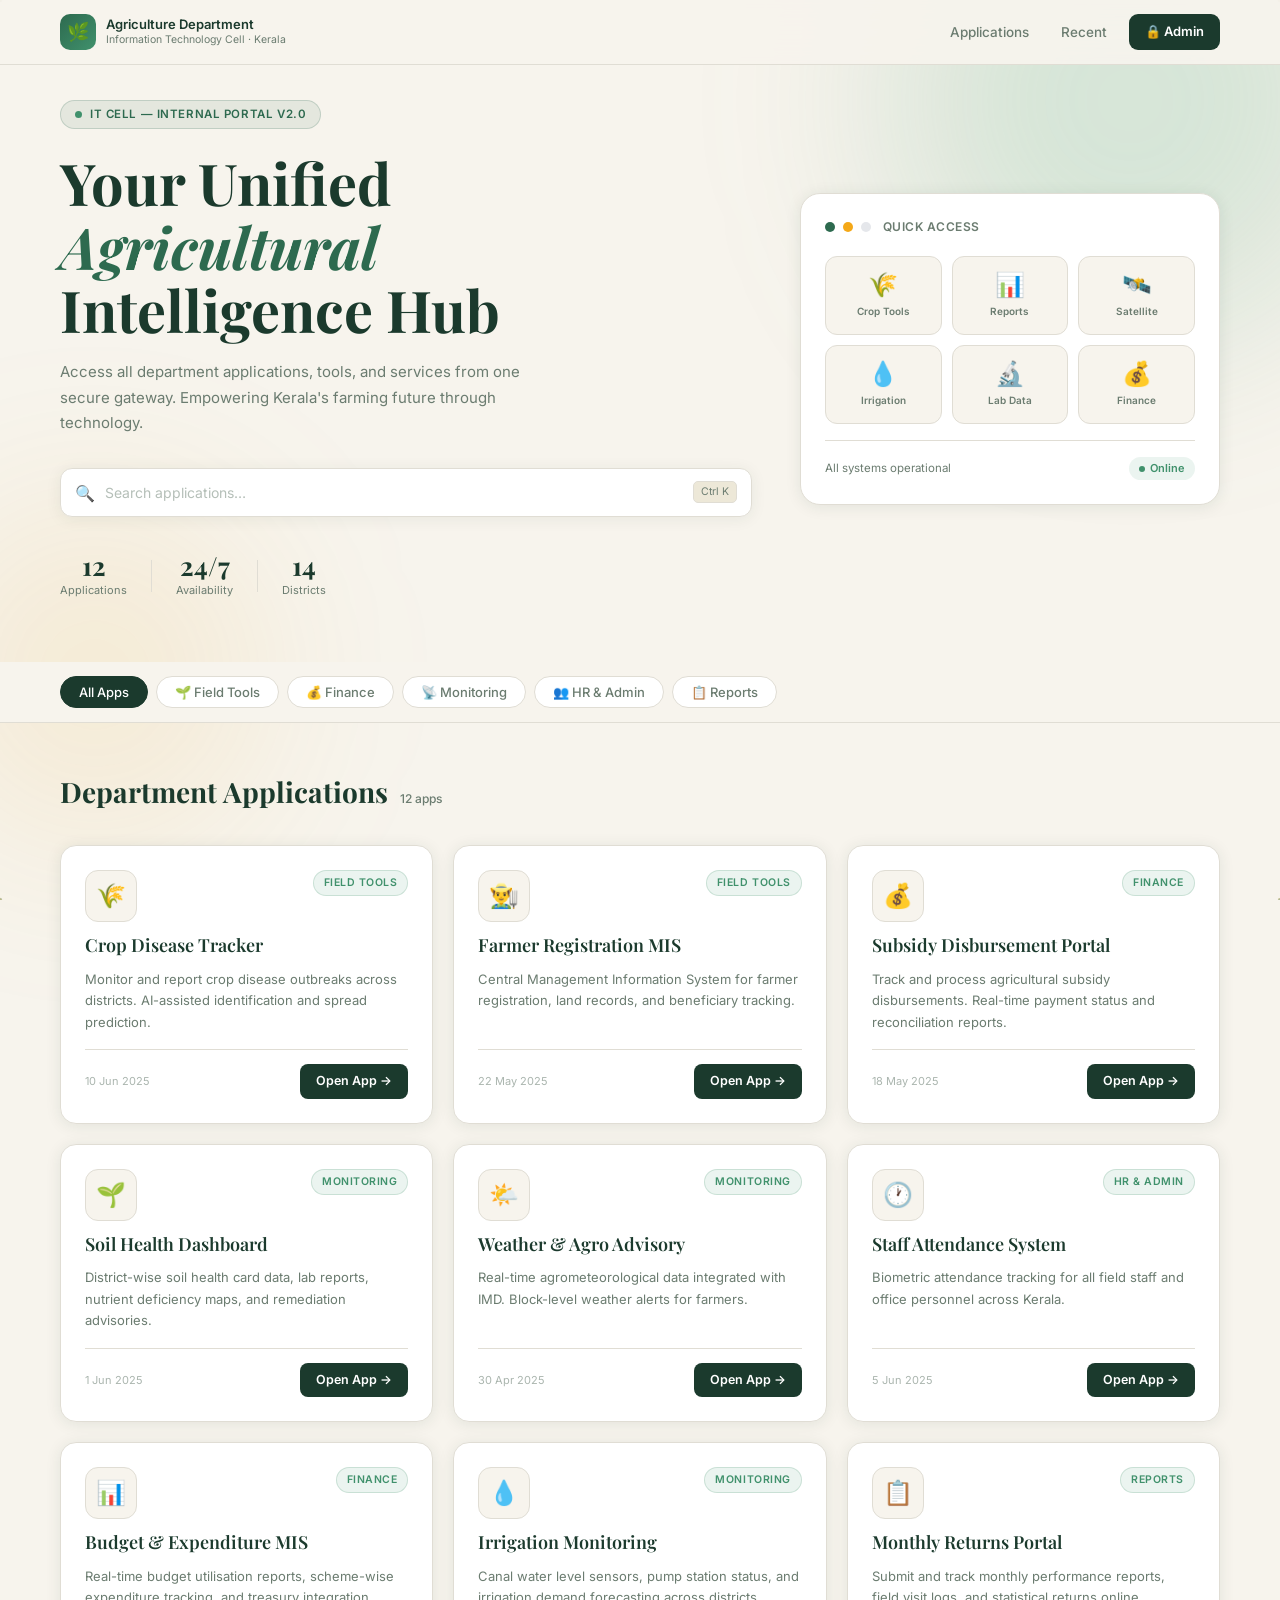
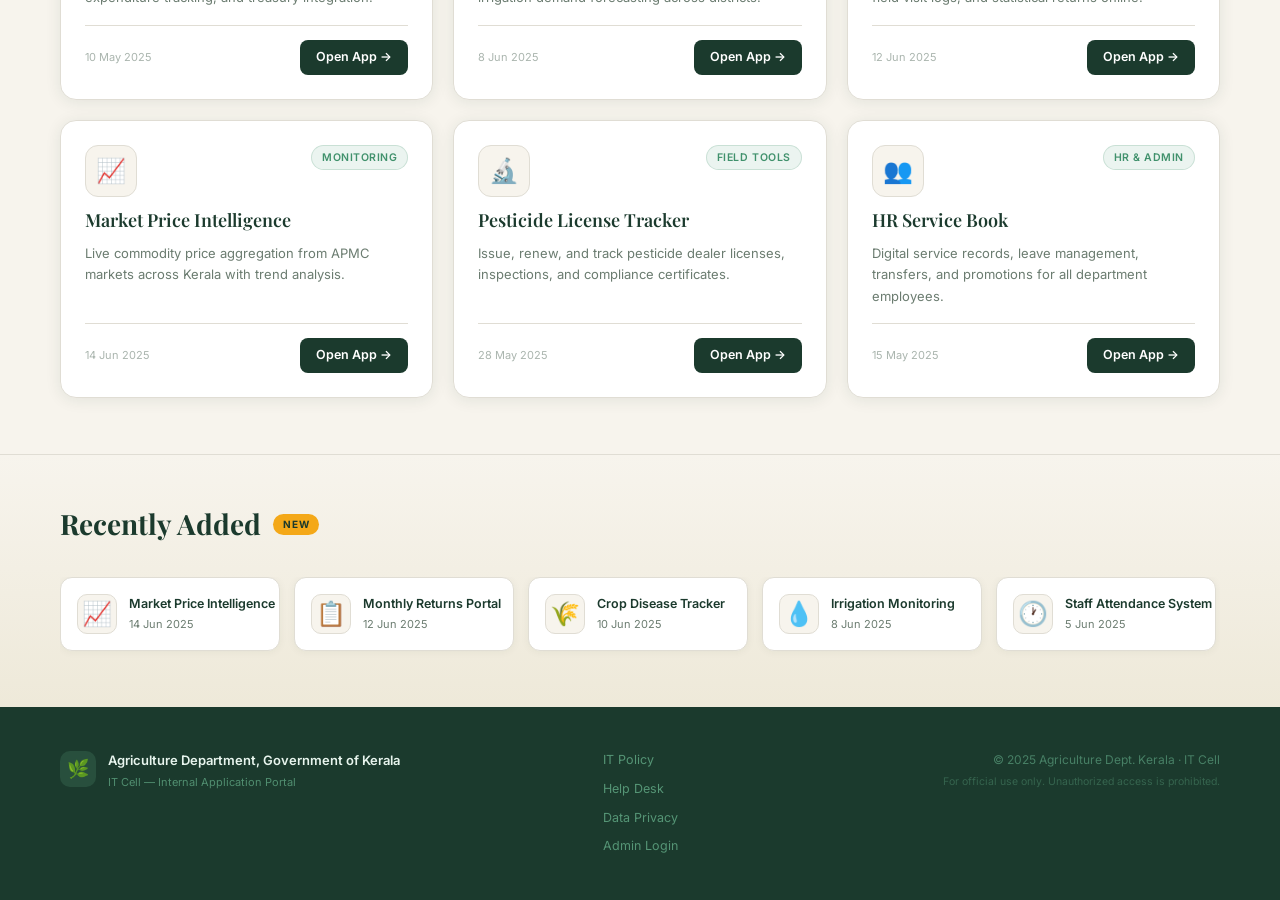
==== index.html @ 7b67cd60 "Add files via upload" ====
<!DOCTYPE html>
<html lang="en">
<head>
  <meta charset="UTF-8" />
  <meta name="viewport" content="width=device-width, initial-scale=1.0"/>
  <title>AgriTech Portal — Agriculture Department IT Cell</title>
  <link rel="preconnect" href="https://fonts.googleapis.com"/>
  <link rel="preconnect" href="https://fonts.gstatic.com" crossorigin/>
  <link href="https://fonts.googleapis.com/css2?family=Inter:wght@300;400;500;600;700&family=Playfair+Display:ital,wght@0,600;0,700;1,600&display=swap" rel="stylesheet"/>
  <style>
    :root {
      --forest:#1b3a2d; --leaf:#2d6a4f; --sage:#40916c; --mint:#74c69d;
      --light-mint:#d8f3dc; --gold:#c8960c; --amber:#f4a818;
      --cream:#f7f4ed; --sand:#ede8d8; --white:#ffffff;
      --ink:#111a14; --gray:#6b7c70; --line:#e0ddd4;
      --card-shadow:0 2px 16px rgba(27,58,45,0.09);
      --card-shadow-hover:0 12px 40px rgba(27,58,45,0.18);
      --radius:16px;
      --font:'Inter',-apple-system,BlinkMacSystemFont,'Segoe UI',sans-serif;
      --font-display:'Playfair Display',Georgia,'Times New Roman',serif;
    }
    *,*::before,*::after{box-sizing:border-box;margin:0;padding:0;}
    html{scroll-behavior:smooth;-webkit-text-size-adjust:100%;}
    body{font-family:var(--font);background:var(--cream);color:var(--ink);overflow-x:hidden;min-height:100vh;line-height:1.5;}
    img{display:block;max-width:100%;}
    a{color:inherit;text-decoration:none;}
    button{font-family:var(--font);cursor:pointer;}

    /* Background canvas */
    #bgCanvas{position:fixed;top:0;left:0;width:100%;height:100%;z-index:0;pointer-events:none;opacity:0.5;}
    .bg-blob{position:fixed;border-radius:50%;filter:blur(90px);pointer-events:none;z-index:0;}
    .bg-blob-1{width:500px;height:500px;background:radial-gradient(circle,#74c69d44,#2d6a4f22);top:-150px;right:-100px;animation:blobDrift1 20s ease-in-out infinite;}
    .bg-blob-2{width:350px;height:350px;background:radial-gradient(circle,#f4a81822,#c8960c11);bottom:50px;left:-80px;animation:blobDrift2 25s ease-in-out infinite;}
    @keyframes blobDrift1{0%,100%{transform:translate(0,0) scale(1)}50%{transform:translate(-30px,50px) scale(1.08)}}
    @keyframes blobDrift2{0%,100%{transform:translate(0,0) scale(1)}50%{transform:translate(40px,-30px) scale(0.92)}}

    .container{max-width:1200px;margin:0 auto;padding:0 20px;position:relative;z-index:2;}

    /* ---- HEADER ---- */
    .header{position:fixed;top:0;left:0;right:0;z-index:100;background:rgba(247,244,237,0.93);backdrop-filter:blur(16px);-webkit-backdrop-filter:blur(16px);border-bottom:1px solid var(--line);transition:box-shadow 0.3s;}
    .header.scrolled{box-shadow:0 2px 24px rgba(27,58,45,0.10);}
    .header-inner{max-width:1200px;margin:0 auto;padding:0 20px;height:64px;display:flex;align-items:center;gap:16px;}

    .logo-block{display:flex;align-items:center;gap:10px;flex-shrink:0;text-decoration:none;}
    .logo-icon{width:36px;height:36px;min-width:36px;background:linear-gradient(135deg,var(--leaf),var(--sage));border-radius:10px;display:flex;align-items:center;justify-content:center;font-size:18px;line-height:1;}
    .logo-text-block{display:flex;flex-direction:column;gap:1px;}
    .logo-dept{font-size:13px;font-weight:600;color:var(--forest);white-space:nowrap;line-height:1.2;}
    .logo-sub{font-size:10.5px;color:var(--gray);white-space:nowrap;line-height:1.2;}

    .header-nav{display:flex;align-items:center;gap:4px;margin-left:auto;}
    .nav-link{color:var(--gray);font-size:13.5px;font-weight:500;padding:7px 14px;border-radius:8px;transition:all 0.18s;white-space:nowrap;}
    .nav-link:hover{color:var(--forest);background:var(--sand);}
    .nav-admin{display:flex;align-items:center;gap:6px;background:var(--forest);color:#fff;font-size:13px;font-weight:600;padding:8px 16px;border-radius:9px;transition:all 0.18s;white-space:nowrap;margin-left:4px;text-decoration:none;}
    .nav-admin:hover{background:var(--leaf);transform:translateY(-1px);}

    .hamburger{display:none;flex-direction:column;gap:5px;background:none;border:none;padding:6px;margin-left:auto;}
    .hamburger span{display:block;width:22px;height:2px;background:var(--forest);border-radius:2px;transition:all 0.25s;}
    .mobile-nav{display:none;flex-direction:column;padding:10px 20px 16px;border-top:1px solid var(--line);background:var(--cream);gap:2px;}
    .mobile-nav.open{display:flex;}
    .mobile-nav a{color:var(--forest);font-size:14px;font-weight:500;padding:10px 0;border-bottom:1px solid var(--line);text-decoration:none;}
    .mobile-nav a:last-child{border-bottom:none;}

    /* ---- HERO ---- */
    .hero{position:relative;z-index:2;padding:100px 0 64px;}
    .hero-inner{max-width:1200px;margin:0 auto;padding:0 20px;display:grid;grid-template-columns:1fr 420px;align-items:center;gap:48px;}

    .hero-badge{display:inline-flex;align-items:center;gap:8px;background:rgba(45,106,79,0.09);border:1px solid rgba(45,106,79,0.2);color:var(--leaf);font-size:11.5px;font-weight:600;letter-spacing:0.05em;text-transform:uppercase;padding:5px 14px;border-radius:50px;margin-bottom:22px;animation:fadeUp 0.5s ease both;}
    .badge-pulse{width:7px;height:7px;background:var(--sage);border-radius:50%;animation:pulse 2s ease infinite;flex-shrink:0;}
    @keyframes pulse{0%,100%{opacity:1;transform:scale(1)}50%{opacity:0.4;transform:scale(1.5)}}

    .hero-title{font-family:var(--font-display);font-size:clamp(36px,4.5vw,60px);line-height:1.1;color:var(--forest);margin-bottom:18px;animation:fadeUp 0.5s 0.08s ease both;}
    .hero-title em{font-style:italic;color:var(--leaf);}
    .hero-desc{font-size:15px;color:var(--gray);line-height:1.7;max-width:460px;margin-bottom:32px;animation:fadeUp 0.5s 0.16s ease both;}

    .search-box{display:flex;align-items:center;gap:10px;background:var(--white);border:1.5px solid var(--line);border-radius:12px;padding:4px 14px;margin-bottom:36px;box-shadow:0 2px 16px rgba(27,58,45,0.07);transition:border-color 0.2s,box-shadow 0.2s;animation:fadeUp 0.5s 0.22s ease both;}
    .search-box:focus-within{border-color:var(--mint);box-shadow:0 0 0 3px rgba(116,198,157,0.2);}
    .search-box-icon{color:var(--gray);font-size:16px;flex-shrink:0;line-height:1;}
    .search-box input{flex:1;border:none;outline:none;background:transparent;font-family:var(--font);font-size:14px;color:var(--ink);padding:11px 0;}
    .search-box input::placeholder{color:#b5bfb8;}
    .search-shortcut{font-size:10.5px;color:var(--gray);background:var(--sand);border:1px solid var(--line);border-radius:5px;padding:2px 7px;white-space:nowrap;flex-shrink:0;}

    .hero-stats{display:flex;align-items:center;gap:24px;animation:fadeUp 0.5s 0.3s ease both;}
    .hero-stat{text-align:center;}
    .hero-stat-num{display:block;font-family:var(--font-display);font-size:26px;color:var(--forest);line-height:1;font-weight:700;}
    .hero-stat-lbl{font-size:11px;color:var(--gray);margin-top:3px;display:block;}
    .stat-sep{width:1px;height:32px;background:var(--line);flex-shrink:0;}

    /* Hero right panel */
    .hero-visual{animation:fadeUp 0.5s 0.2s ease both;}
    .visual-card{background:var(--white);border:1.5px solid var(--line);border-radius:20px;padding:24px;box-shadow:var(--card-shadow);}
    .vc-header{display:flex;align-items:center;gap:8px;margin-bottom:20px;}
    .vc-dot{width:10px;height:10px;border-radius:50%;flex-shrink:0;}
    .vc-title{font-size:12px;font-weight:600;color:var(--gray);letter-spacing:0.04em;text-transform:uppercase;margin-left:4px;}
    .vc-grid{display:grid;grid-template-columns:repeat(3,1fr);gap:10px;}
    .vc-item{background:var(--cream);border:1px solid var(--line);border-radius:12px;padding:16px 10px;display:flex;flex-direction:column;align-items:center;gap:8px;transition:all 0.22s ease;cursor:default;}
    .vc-item:hover{background:var(--light-mint);border-color:var(--mint);transform:translateY(-3px);}
    .vc-emoji{font-size:24px;line-height:1;}
    .vc-label{font-size:10px;font-weight:600;color:var(--gray);text-align:center;line-height:1.3;}
    .vc-status{display:flex;align-items:center;justify-content:space-between;margin-top:16px;padding-top:16px;border-top:1px solid var(--line);}
    .vc-status-text{font-size:11.5px;color:var(--gray);}
    .vc-status-badge{display:flex;align-items:center;gap:5px;font-size:11px;font-weight:600;color:var(--sage);background:rgba(64,145,108,0.1);padding:3px 10px;border-radius:50px;}
    .vc-online-dot{width:6px;height:6px;background:var(--sage);border-radius:50%;animation:pulse 2s ease infinite;}

    @keyframes fadeUp{from{opacity:0;transform:translateY(18px)}to{opacity:1;transform:translateY(0)}}

    /* ---- FILTERS ---- */
    .filters-wrap{position:relative;z-index:2;background:var(--cream);border-bottom:1px solid var(--line);}
    .filters-inner{max-width:1200px;margin:0 auto;padding:14px 20px;display:flex;gap:8px;overflow-x:auto;scrollbar-width:none;}
    .filters-inner::-webkit-scrollbar{display:none;}
    .filter-btn{background:var(--white);border:1.5px solid var(--line);color:var(--gray);font-size:13px;font-weight:500;padding:7px 18px;border-radius:50px;white-space:nowrap;transition:all 0.18s;}
    .filter-btn:hover{border-color:var(--mint);color:var(--leaf);}
    .filter-btn.active{background:var(--forest);border-color:var(--forest);color:#fff;}

    /* ---- APPS SECTION ---- */
    .apps-section{position:relative;z-index:2;padding:48px 0 56px;}
    .section-head{display:flex;align-items:baseline;gap:12px;margin-bottom:32px;}
    .section-title{font-family:var(--font-display);font-size:28px;color:var(--forest);}
    .apps-count-badge{font-size:12px;color:var(--gray);font-weight:500;}

    .apps-grid{display:grid;grid-template-columns:repeat(auto-fill,minmax(290px,1fr));gap:20px;}

    .app-card{background:var(--white);border:1.5px solid var(--line);border-radius:var(--radius);padding:24px;display:flex;flex-direction:column;gap:12px;transition:transform 0.25s cubic-bezier(0.34,1.4,0.64,1),box-shadow 0.25s ease,border-color 0.2s;box-shadow:var(--card-shadow);position:relative;overflow:hidden;animation:fadeUp 0.4s ease both;}
    .app-card::after{content:'';position:absolute;top:0;left:0;right:0;height:3px;background:linear-gradient(90deg,var(--sage),var(--amber));transform:scaleX(0);transform-origin:left;transition:transform 0.3s ease;border-radius:16px 16px 0 0;}
    .app-card:hover{transform:translateY(-5px);box-shadow:var(--card-shadow-hover);border-color:rgba(116,198,157,0.4);}
    .app-card:hover::after{transform:scaleX(1);}

    .card-row-top{display:flex;align-items:flex-start;justify-content:space-between;gap:12px;}
    .card-icon{width:52px;height:52px;min-width:52px;border-radius:13px;display:flex;align-items:center;justify-content:center;font-size:24px;line-height:1;border:1.5px solid var(--line);overflow:hidden;background:var(--cream);}
    .card-icon img{width:100%;height:100%;object-fit:cover;border-radius:11px;}
    .card-icon.auto-icon{font-family:var(--font);font-size:18px;font-weight:700;color:#fff;border:none;letter-spacing:-0.02em;}
    .card-cat{font-size:10.5px;font-weight:600;letter-spacing:0.05em;text-transform:uppercase;padding:4px 10px;border-radius:50px;background:rgba(64,145,108,0.1);color:var(--sage);border:1px solid rgba(64,145,108,0.2);white-space:nowrap;align-self:flex-start;}
    .card-name{font-family:var(--font-display);font-size:18px;font-weight:600;color:var(--forest);line-height:1.25;}
    .card-desc{font-size:13px;color:var(--gray);line-height:1.65;flex:1;}
    .card-footer{display:flex;align-items:center;justify-content:space-between;padding-top:14px;border-top:1px solid var(--line);margin-top:4px;}
    .card-date{font-size:11px;color:#aab5ae;}
    .card-btn{display:inline-flex;align-items:center;gap:5px;background:var(--forest);color:#fff;font-size:12.5px;font-weight:600;padding:8px 16px;border-radius:8px;border:none;transition:all 0.18s;text-decoration:none;white-space:nowrap;}
    .card-btn:hover{background:var(--leaf);transform:scale(1.04);}

    .loading-state{grid-column:1/-1;display:flex;flex-direction:column;align-items:center;gap:14px;padding:72px 0;color:var(--gray);font-size:14px;}
    .spinner{width:34px;height:34px;border:3px solid var(--line);border-top-color:var(--sage);border-radius:50%;animation:spin 0.75s linear infinite;}
    @keyframes spin{to{transform:rotate(360deg)}}
    .no-results{text-align:center;padding:72px 0;color:var(--gray);}
    .no-results-emoji{font-size:44px;margin-bottom:14px;}
    .no-results h3{font-family:var(--font-display);font-size:22px;color:var(--forest);margin-bottom:6px;}
    .no-results p{font-size:13px;}

    /* ---- RECENT ---- */
    .recent-section{position:relative;z-index:2;padding:48px 0;background:linear-gradient(180deg,var(--cream) 0%,#eee9d9 100%);border-top:1px solid var(--line);}
    .new-badge{font-size:10px;font-weight:700;letter-spacing:0.08em;text-transform:uppercase;background:var(--amber);color:var(--forest);padding:3px 10px;border-radius:50px;align-self:center;}
    .recent-scroll{display:flex;gap:14px;overflow-x:auto;padding-bottom:8px;scrollbar-width:thin;scrollbar-color:var(--line) transparent;-webkit-overflow-scrolling:touch;}
    .recent-card{flex-shrink:0;width:220px;background:var(--white);border:1.5px solid var(--line);border-radius:12px;padding:16px;display:flex;align-items:center;gap:12px;text-decoration:none;transition:all 0.22s ease;box-shadow:0 1px 8px rgba(27,58,45,0.05);}
    .recent-card:hover{transform:translateY(-4px);box-shadow:0 8px 24px rgba(27,58,45,0.12);border-color:var(--mint);}
    .recent-icon{width:40px;height:40px;min-width:40px;border-radius:10px;display:flex;align-items:center;justify-content:center;font-size:18px;line-height:1;border:1.5px solid var(--line);background:var(--cream);overflow:hidden;flex-shrink:0;}
    .recent-icon img{width:100%;height:100%;object-fit:cover;}
    .recent-icon.auto-icon{font-size:13px;font-weight:700;color:#fff;border:none;}
    .recent-name{font-size:12.5px;font-weight:600;color:var(--forest);white-space:nowrap;overflow:hidden;text-overflow:ellipsis;}
    .recent-date{font-size:11px;color:var(--gray);margin-top:2px;}

    /* ---- FOOTER ---- */
    .footer{background:var(--forest);position:relative;z-index:2;}
    .footer-inner{max-width:1200px;margin:0 auto;padding:44px 20px;display:grid;grid-template-columns:1fr auto 1fr;gap:32px;align-items:start;}
    .footer-brand{display:flex;align-items:flex-start;gap:12px;}
    .footer-logo-icon{width:36px;height:36px;min-width:36px;background:rgba(116,198,157,0.15);border-radius:10px;display:flex;align-items:center;justify-content:center;font-size:18px;line-height:1;}
    .footer-dept{font-size:13px;font-weight:600;color:#e8f5ee;}
    .footer-cell{font-size:11px;color:rgba(116,198,157,0.6);margin-top:3px;}
    .footer-links{display:flex;flex-direction:column;gap:10px;}
    .footer-links a{color:rgba(116,198,157,0.65);font-size:12.5px;text-decoration:none;transition:color 0.18s;}
    .footer-links a:hover{color:var(--mint);}
    .footer-right{text-align:right;}
    .footer-copy{font-size:12px;color:rgba(116,198,157,0.5);}
    .footer-note{font-size:10.5px;color:rgba(116,198,157,0.3);margin-top:5px;}

    /* ---- RESPONSIVE ---- */
    @media(max-width:900px){
      .hero-inner{grid-template-columns:1fr;}
      .hero-visual{display:none;}
      .footer-inner{grid-template-columns:1fr;gap:24px;}
      .footer-right{text-align:left;}
    }
    @media(max-width:640px){
      .header-nav{display:none;}
      .hamburger{display:flex;}
      .apps-grid{grid-template-columns:1fr;}
      .hero-title{font-size:34px;}
      .search-shortcut{display:none;}
      .footer-links{flex-direction:row;flex-wrap:wrap;gap:12px 20px;}
    }
  </style>
</head>
<body>

<canvas id="bgCanvas"></canvas>
<div class="bg-blob bg-blob-1"></div>
<div class="bg-blob bg-blob-2"></div>

<!-- HEADER -->
<header class="header" id="mainHeader">
  <div class="header-inner">
    <a href="index.html" class="logo-block">
      <div class="logo-icon">🌿</div>
      <div class="logo-text-block">
        <span class="logo-dept">Agriculture Department</span>
        <span class="logo-sub">Information Technology Cell · Kerala</span>
      </div>
    </a>
    <nav class="header-nav">
      <a href="#apps" class="nav-link">Applications</a>
      <a href="#recent" class="nav-link">Recent</a>
      <a href="admin/login.html" class="nav-admin">🔒 Admin</a>
    </nav>
    <button class="hamburger" id="hamburger" aria-label="Menu">
      <span></span><span></span><span></span>
    </button>
  </div>
  <div class="mobile-nav" id="mobileNav">
    <a href="#apps">Applications</a>
    <a href="#recent">Recently Added</a>
    <a href="admin/login.html">Admin Panel</a>
  </div>
</header>

<!-- HERO -->
<section class="hero">
  <div class="hero-inner">
    <div>
      <div class="hero-badge"><span class="badge-pulse"></span>IT Cell — Internal Portal v2.0</div>
      <h1 class="hero-title">Your Unified<br><em>Agricultural</em><br>Intelligence Hub</h1>
      <p class="hero-desc">Access all department applications, tools, and services from one secure gateway. Empowering Kerala's farming future through technology.</p>
      <div class="search-box">
        <span class="search-box-icon">🔍</span>
        <input type="text" id="searchInput" placeholder="Search applications…" autocomplete="off"/>
        <span class="search-shortcut">Ctrl K</span>
      </div>
      <div class="hero-stats">
        <div class="hero-stat">
          <span class="hero-stat-num" id="statAppsNum">0</span>
          <span class="hero-stat-lbl">Applications</span>
        </div>
        <div class="stat-sep"></div>
        <div class="hero-stat">
          <span class="hero-stat-num">24/7</span>
          <span class="hero-stat-lbl">Availability</span>
        </div>
        <div class="stat-sep"></div>
        <div class="hero-stat">
          <span class="hero-stat-num">14</span>
          <span class="hero-stat-lbl">Districts</span>
        </div>
      </div>
    </div>

    <div class="hero-visual">
      <div class="visual-card">
        <div class="vc-header">
          <div class="vc-dot" style="background:#2d6a4f;"></div>
          <div class="vc-dot" style="background:#f4a818;"></div>
          <div class="vc-dot" style="background:#e5e7eb;"></div>
          <span class="vc-title">Quick Access</span>
        </div>
        <div class="vc-grid">
          <div class="vc-item"><span class="vc-emoji">🌾</span><span class="vc-label">Crop Tools</span></div>
          <div class="vc-item"><span class="vc-emoji">📊</span><span class="vc-label">Reports</span></div>
          <div class="vc-item"><span class="vc-emoji">🛰️</span><span class="vc-label">Satellite</span></div>
          <div class="vc-item"><span class="vc-emoji">💧</span><span class="vc-label">Irrigation</span></div>
          <div class="vc-item"><span class="vc-emoji">🔬</span><span class="vc-label">Lab Data</span></div>
          <div class="vc-item"><span class="vc-emoji">💰</span><span class="vc-label">Finance</span></div>
        </div>
        <div class="vc-status">
          <span class="vc-status-text">All systems operational</span>
          <span class="vc-status-badge"><span class="vc-online-dot"></span>Online</span>
        </div>
      </div>
    </div>
  </div>
</section>

<!-- FILTERS -->
<div class="filters-wrap" id="apps">
  <div class="filters-inner">
    <button class="filter-btn active" data-cat="all">All Apps</button>
    <button class="filter-btn" data-cat="field">🌱 Field Tools</button>
    <button class="filter-btn" data-cat="finance">💰 Finance</button>
    <button class="filter-btn" data-cat="monitoring">📡 Monitoring</button>
    <button class="filter-btn" data-cat="hr">👥 HR & Admin</button>
    <button class="filter-btn" data-cat="reports">📋 Reports</button>
  </div>
</div>

<!-- APPS GRID -->
<section class="apps-section">
  <div class="container">
    <div class="section-head">
      <h2 class="section-title">Department Applications</h2>
      <span class="apps-count-badge" id="appsCount">Loading…</span>
    </div>
    <div class="apps-grid" id="appsGrid">
      <div class="loading-state"><div class="spinner"></div><p>Loading applications…</p></div>
    </div>
    <div class="no-results" id="noResults" style="display:none;">
      <div class="no-results-emoji">🔍</div>
      <h3>No applications found</h3>
      <p>Try a different search or category filter</p>
    </div>
  </div>
</section>

<!-- RECENTLY ADDED -->
<section class="recent-section" id="recent">
  <div class="container">
    <div class="section-head">
      <h2 class="section-title">Recently Added</h2>
      <span class="new-badge">New</span>
    </div>
    <div class="recent-scroll" id="recentScroll"></div>
  </div>
</section>

<!-- FOOTER -->
<footer class="footer">
  <div class="footer-inner">
    <div class="footer-brand">
      <div class="footer-logo-icon">🌿</div>
      <div>
        <p class="footer-dept">Agriculture Department, Government of Kerala</p>
        <p class="footer-cell">IT Cell — Internal Application Portal</p>
      </div>
    </div>
    <div class="footer-links">
      <a href="#">IT Policy</a>
      <a href="#">Help Desk</a>
      <a href="#">Data Privacy</a>
      <a href="admin/login.html">Admin Login</a>
    </div>
    <div class="footer-right">
      <p class="footer-copy">© 2025 Agriculture Dept. Kerala · IT Cell</p>
      <p class="footer-note">For official use only. Unauthorized access is prohibited.</p>
    </div>
  </div>
</footer>

<script src="js/data.js"></script>
<script src="js/app.js"></script>
</body>
</html>
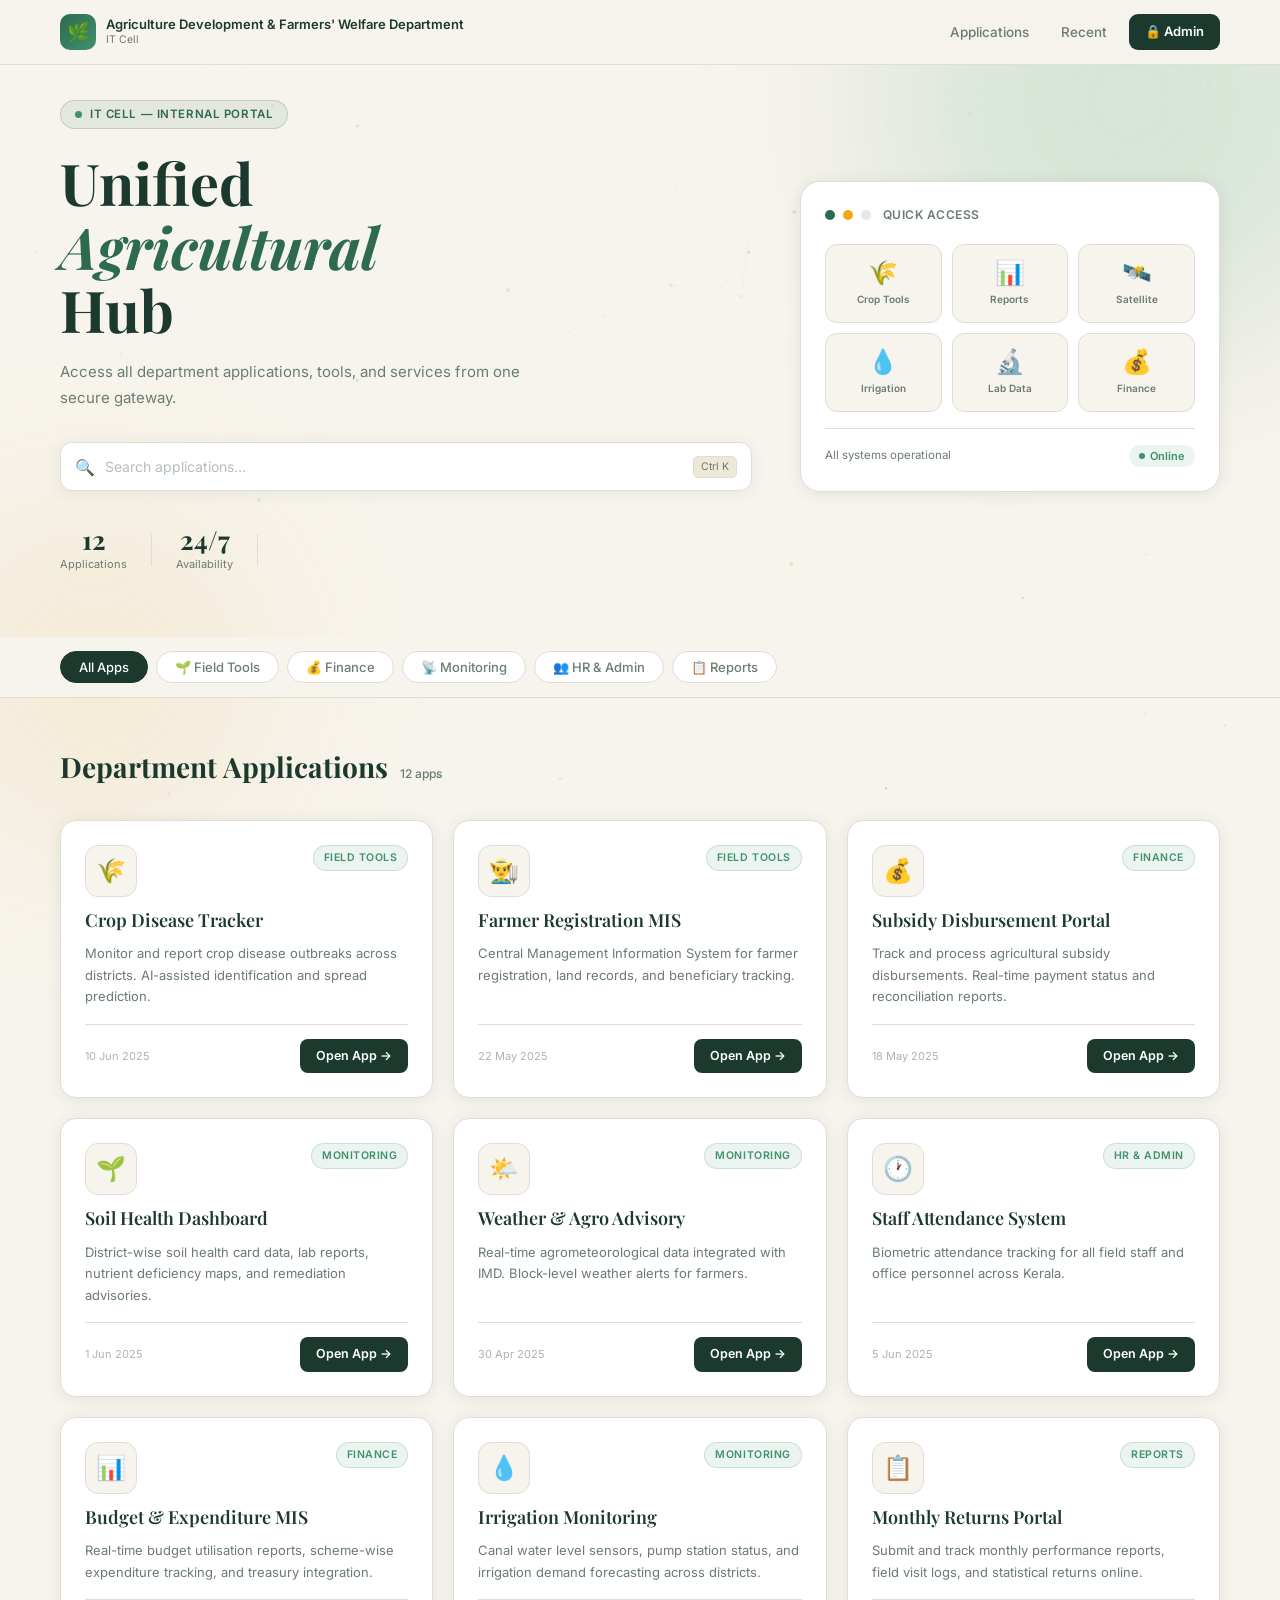
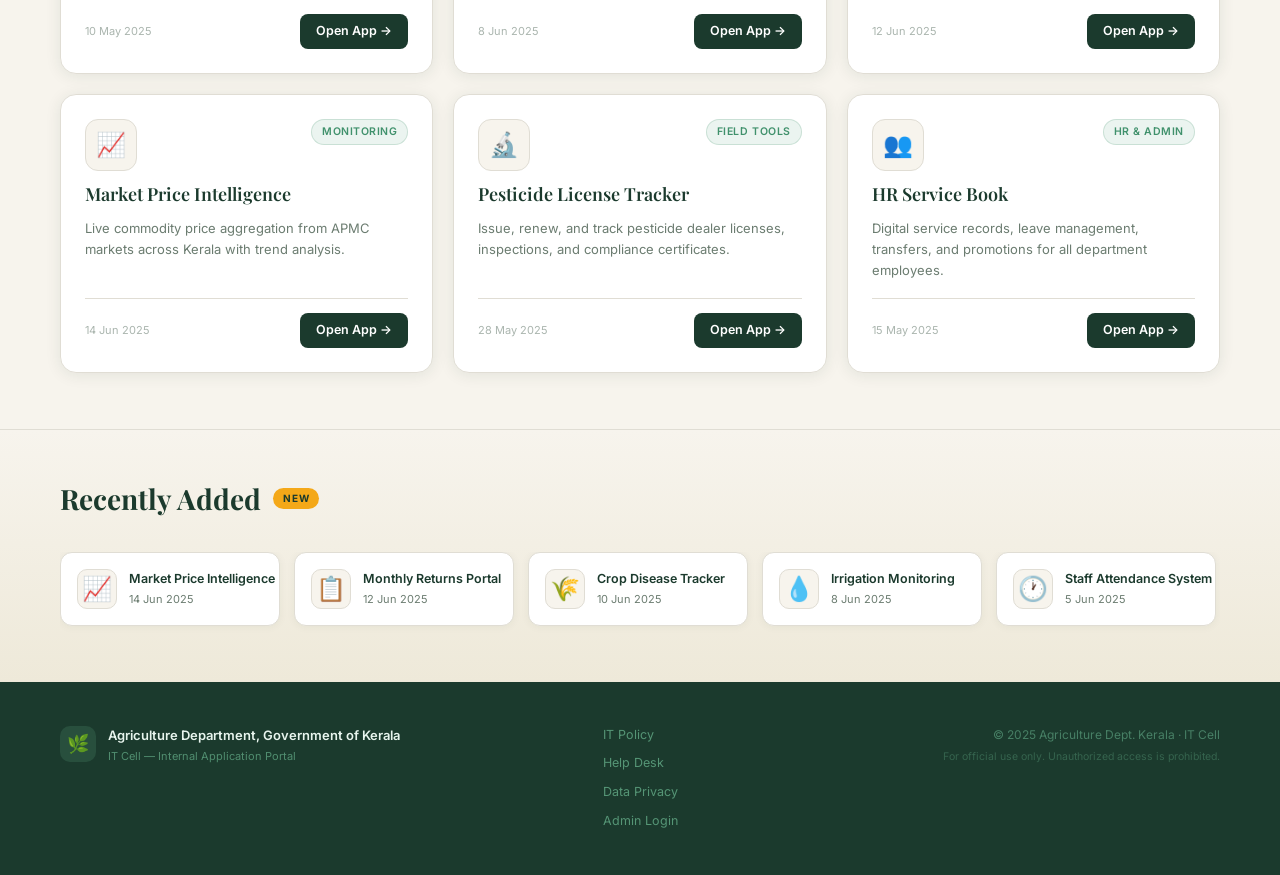
==== commit 4ab68819: "Update index.html" ====
--- a/index.html
+++ b/index.html
@@ -199,8 +199,8 @@
     <a href="index.html" class="logo-block">
       <div class="logo-icon">🌿</div>
       <div class="logo-text-block">
-        <span class="logo-dept">Agriculture Department</span>
-        <span class="logo-sub">Information Technology Cell · Kerala</span>
+        <span class="logo-dept">Agriculture Development & Farmers' Welfare Department</span>
+        <span class="logo-sub">IT Cell</span>
       </div>
     </a>
     <nav class="header-nav">
@@ -223,9 +223,9 @@
 <section class="hero">
   <div class="hero-inner">
     <div>
-      <div class="hero-badge"><span class="badge-pulse"></span>IT Cell — Internal Portal v2.0</div>
-      <h1 class="hero-title">Your Unified<br><em>Agricultural</em><br>Intelligence Hub</h1>
-      <p class="hero-desc">Access all department applications, tools, and services from one secure gateway. Empowering Kerala's farming future through technology.</p>
+      <div class="hero-badge"><span class="badge-pulse"></span>IT Cell — Internal Portal</div>
+      <h1 class="hero-title"> Unified<br><em>Agricultural</em><br> Hub</h1>
+      <p class="hero-desc">Access all department applications, tools, and services from one secure gateway. </p>
       <div class="search-box">
         <span class="search-box-icon">🔍</span>
         <input type="text" id="searchInput" placeholder="Search applications…" autocomplete="off"/>
@@ -242,10 +242,6 @@
           <span class="hero-stat-lbl">Availability</span>
         </div>
         <div class="stat-sep"></div>
-        <div class="hero-stat">
-          <span class="hero-stat-num">14</span>
-          <span class="hero-stat-lbl">Districts</span>
-        </div>
       </div>
     </div>
 
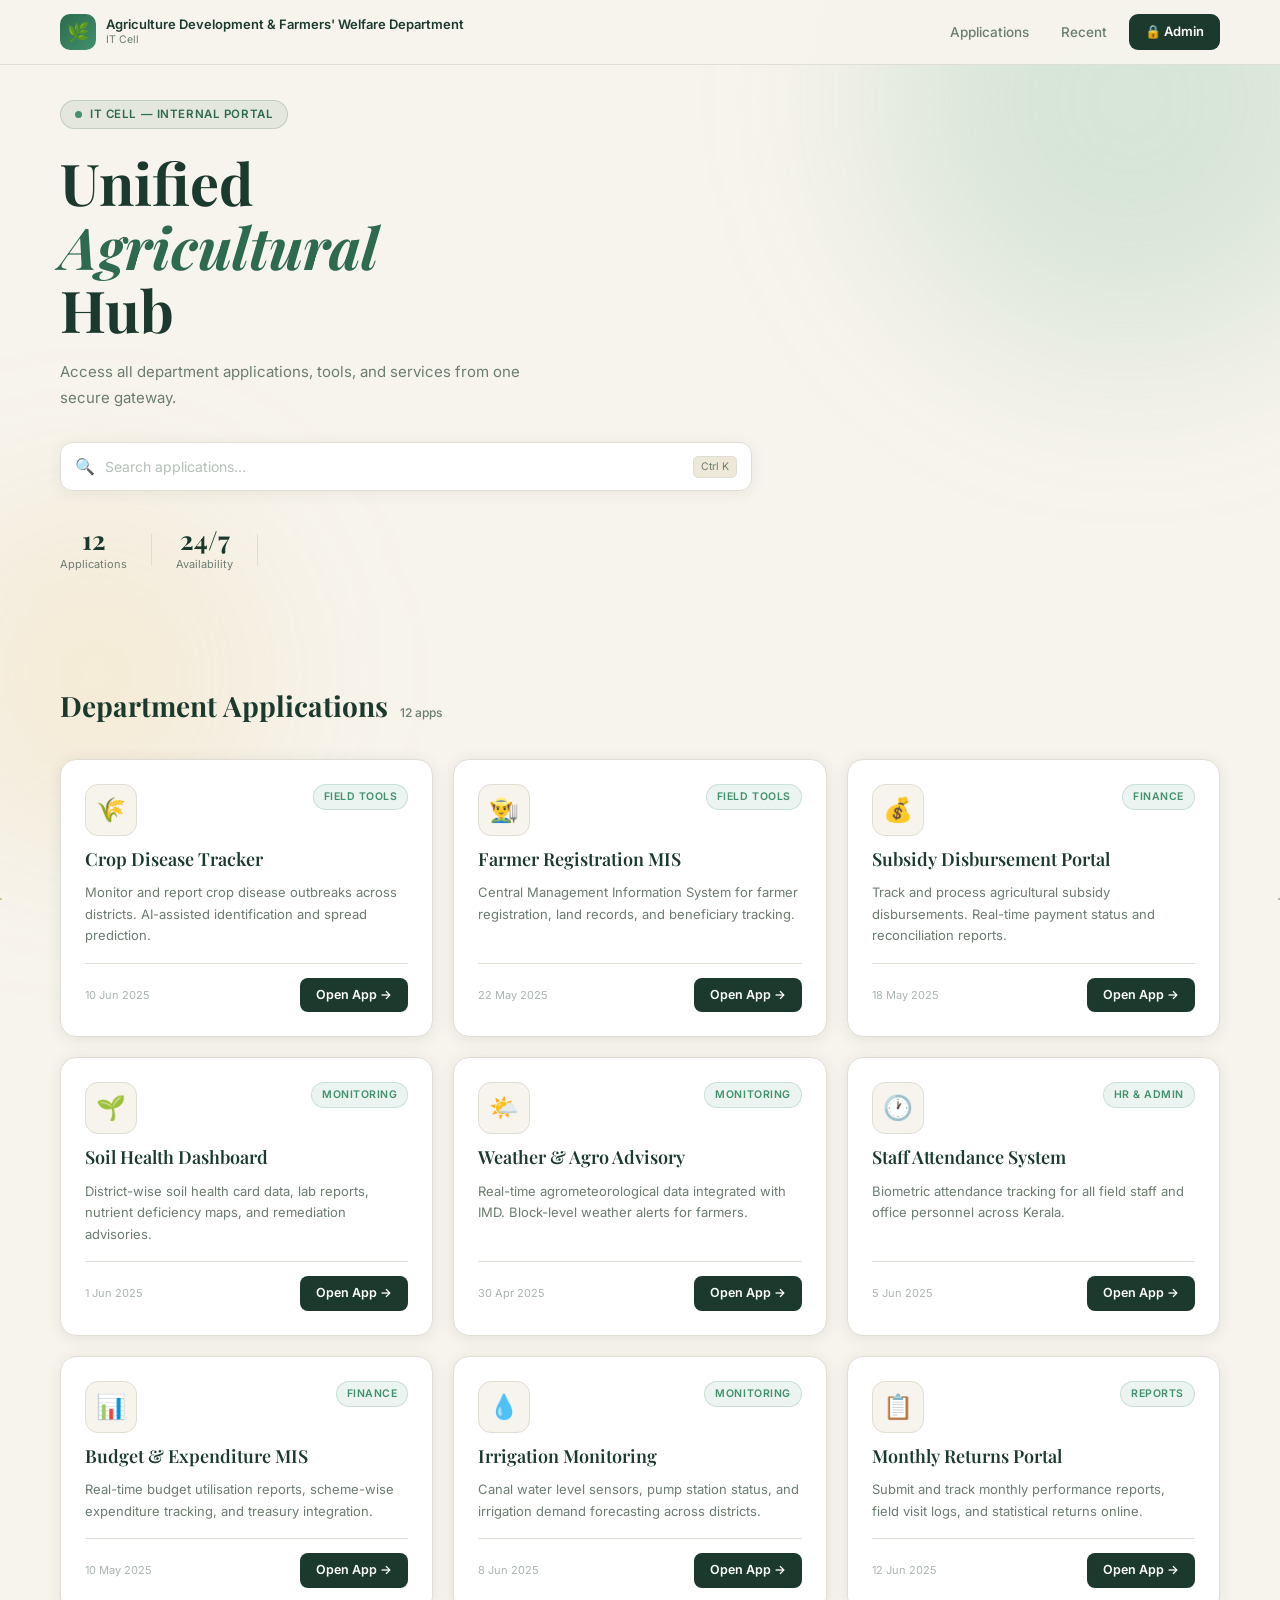
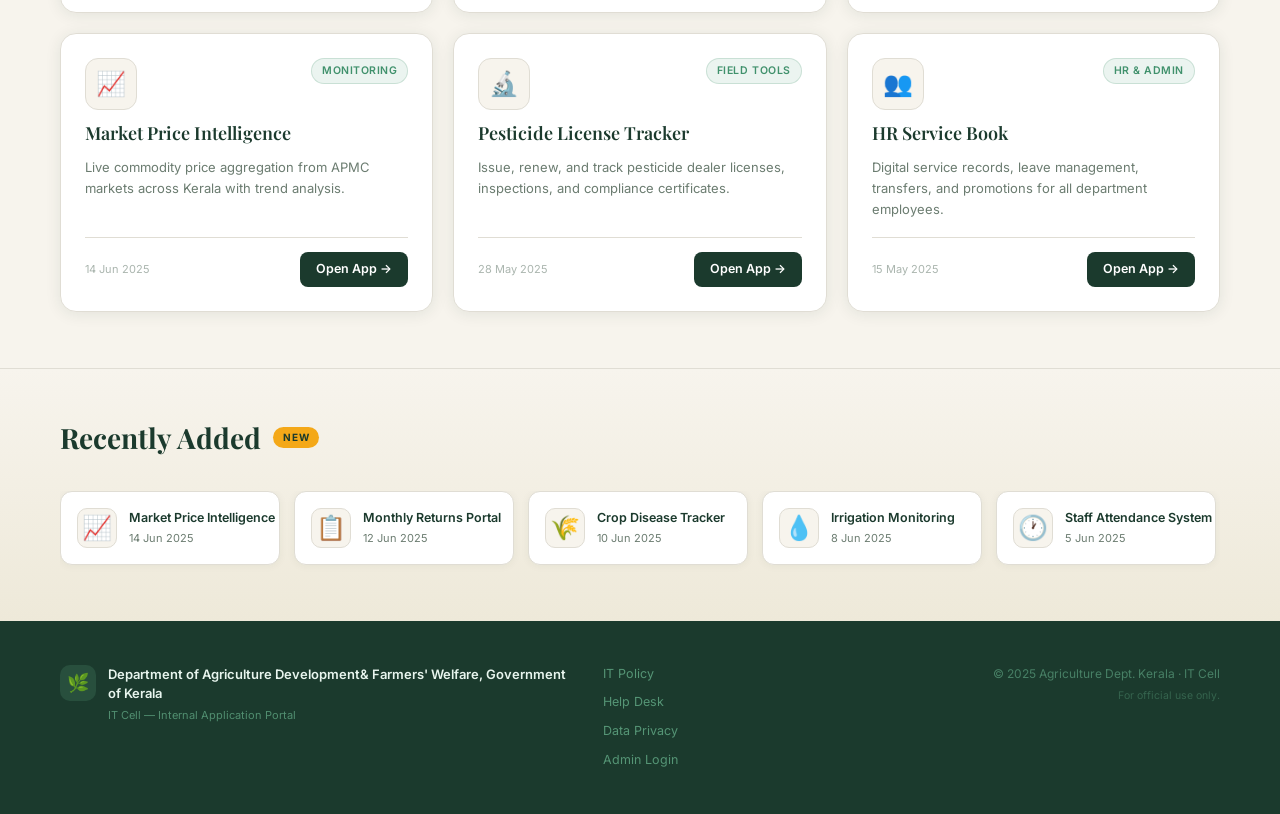
==== commit 87d2a48f: "Update index.html" ====
--- a/index.html
+++ b/index.html
@@ -245,42 +245,8 @@
       </div>
     </div>
 
-    <div class="hero-visual">
-      <div class="visual-card">
-        <div class="vc-header">
-          <div class="vc-dot" style="background:#2d6a4f;"></div>
-          <div class="vc-dot" style="background:#f4a818;"></div>
-          <div class="vc-dot" style="background:#e5e7eb;"></div>
-          <span class="vc-title">Quick Access</span>
-        </div>
-        <div class="vc-grid">
-          <div class="vc-item"><span class="vc-emoji">🌾</span><span class="vc-label">Crop Tools</span></div>
-          <div class="vc-item"><span class="vc-emoji">📊</span><span class="vc-label">Reports</span></div>
-          <div class="vc-item"><span class="vc-emoji">🛰️</span><span class="vc-label">Satellite</span></div>
-          <div class="vc-item"><span class="vc-emoji">💧</span><span class="vc-label">Irrigation</span></div>
-          <div class="vc-item"><span class="vc-emoji">🔬</span><span class="vc-label">Lab Data</span></div>
-          <div class="vc-item"><span class="vc-emoji">💰</span><span class="vc-label">Finance</span></div>
-        </div>
-        <div class="vc-status">
-          <span class="vc-status-text">All systems operational</span>
-          <span class="vc-status-badge"><span class="vc-online-dot"></span>Online</span>
-        </div>
-      </div>
-    </div>
-  </div>
+
 </section>
-
-<!-- FILTERS -->
-<div class="filters-wrap" id="apps">
-  <div class="filters-inner">
-    <button class="filter-btn active" data-cat="all">All Apps</button>
-    <button class="filter-btn" data-cat="field">🌱 Field Tools</button>
-    <button class="filter-btn" data-cat="finance">💰 Finance</button>
-    <button class="filter-btn" data-cat="monitoring">📡 Monitoring</button>
-    <button class="filter-btn" data-cat="hr">👥 HR & Admin</button>
-    <button class="filter-btn" data-cat="reports">📋 Reports</button>
-  </div>
-</div>
 
 <!-- APPS GRID -->
 <section class="apps-section">
@@ -317,7 +283,7 @@
     <div class="footer-brand">
       <div class="footer-logo-icon">🌿</div>
       <div>
-        <p class="footer-dept">Agriculture Department, Government of Kerala</p>
+        <p class="footer-dept">Department of Agriculture Development& Farmers' Welfare, Government of Kerala</p>
         <p class="footer-cell">IT Cell — Internal Application Portal</p>
       </div>
     </div>
@@ -329,7 +295,7 @@
     </div>
     <div class="footer-right">
       <p class="footer-copy">© 2025 Agriculture Dept. Kerala · IT Cell</p>
-      <p class="footer-note">For official use only. Unauthorized access is prohibited.</p>
+      <p class="footer-note">For official use only.</p>
     </div>
   </div>
 </footer>
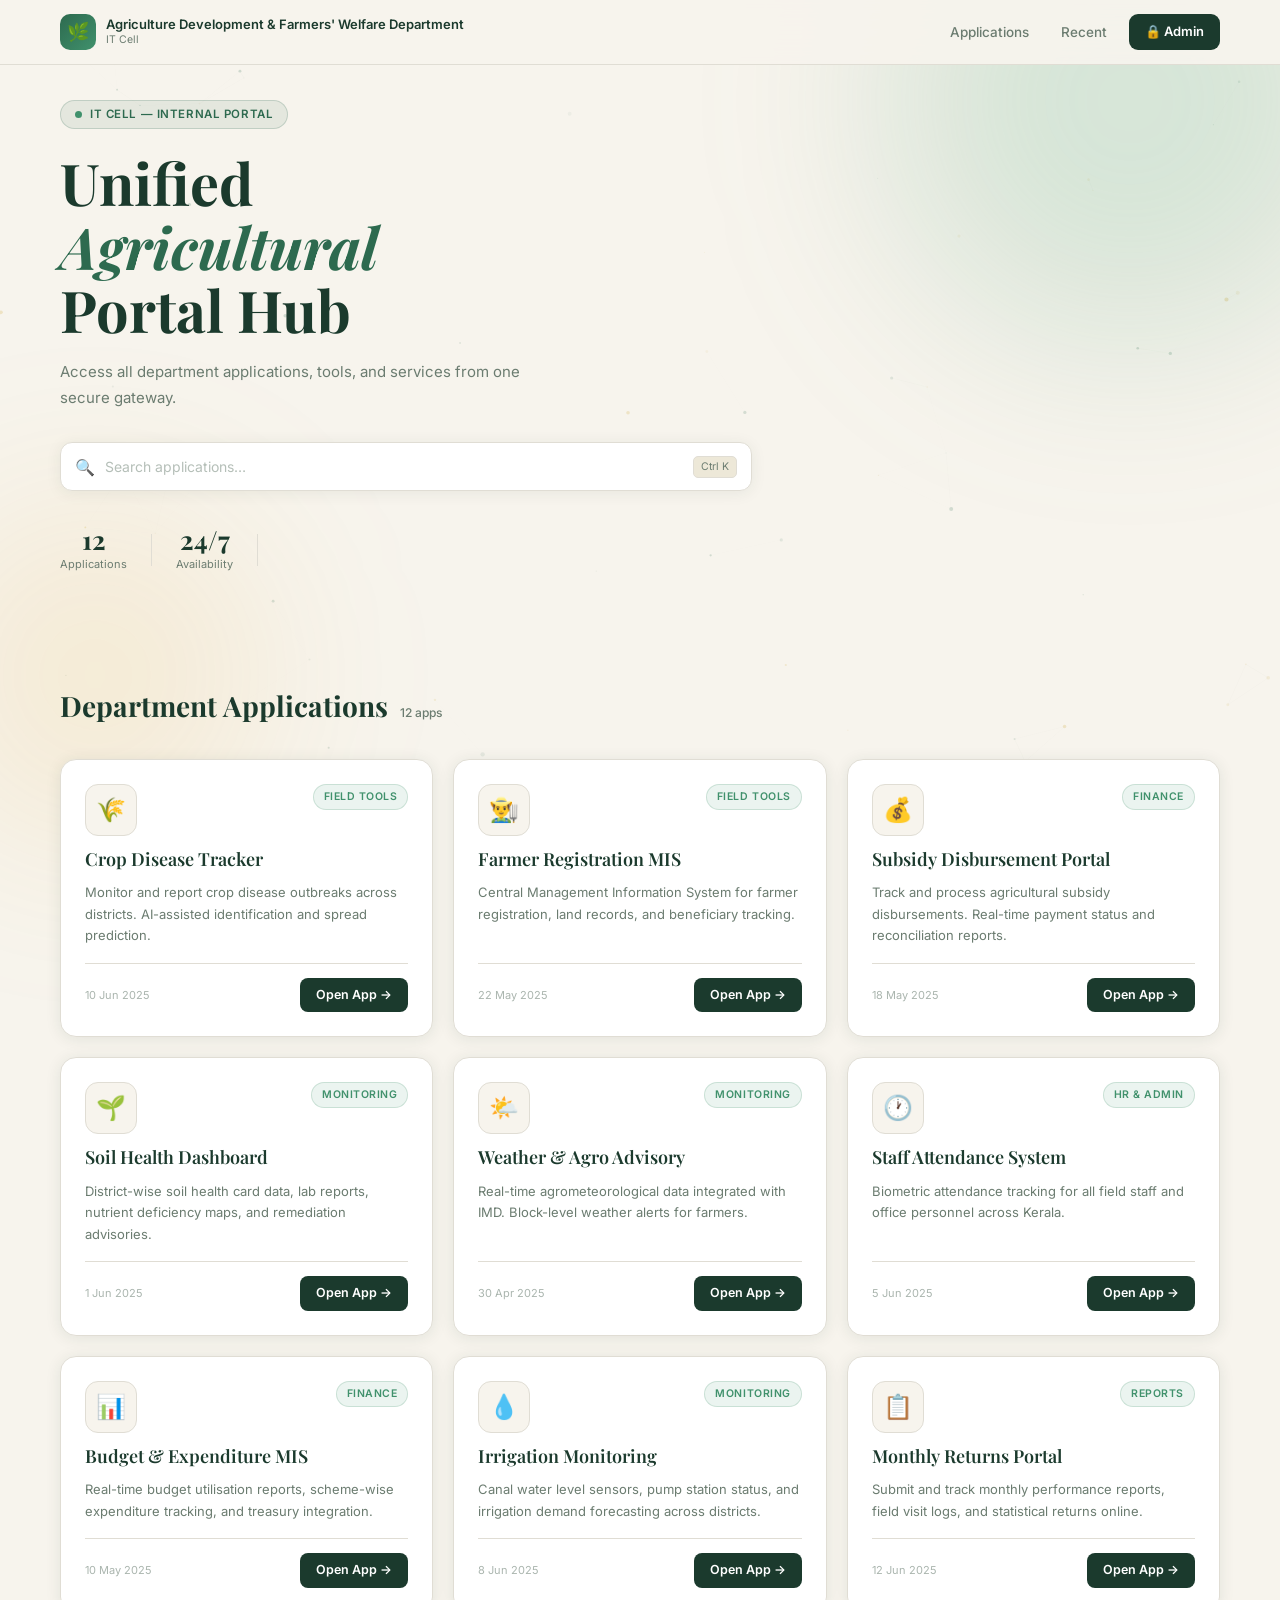
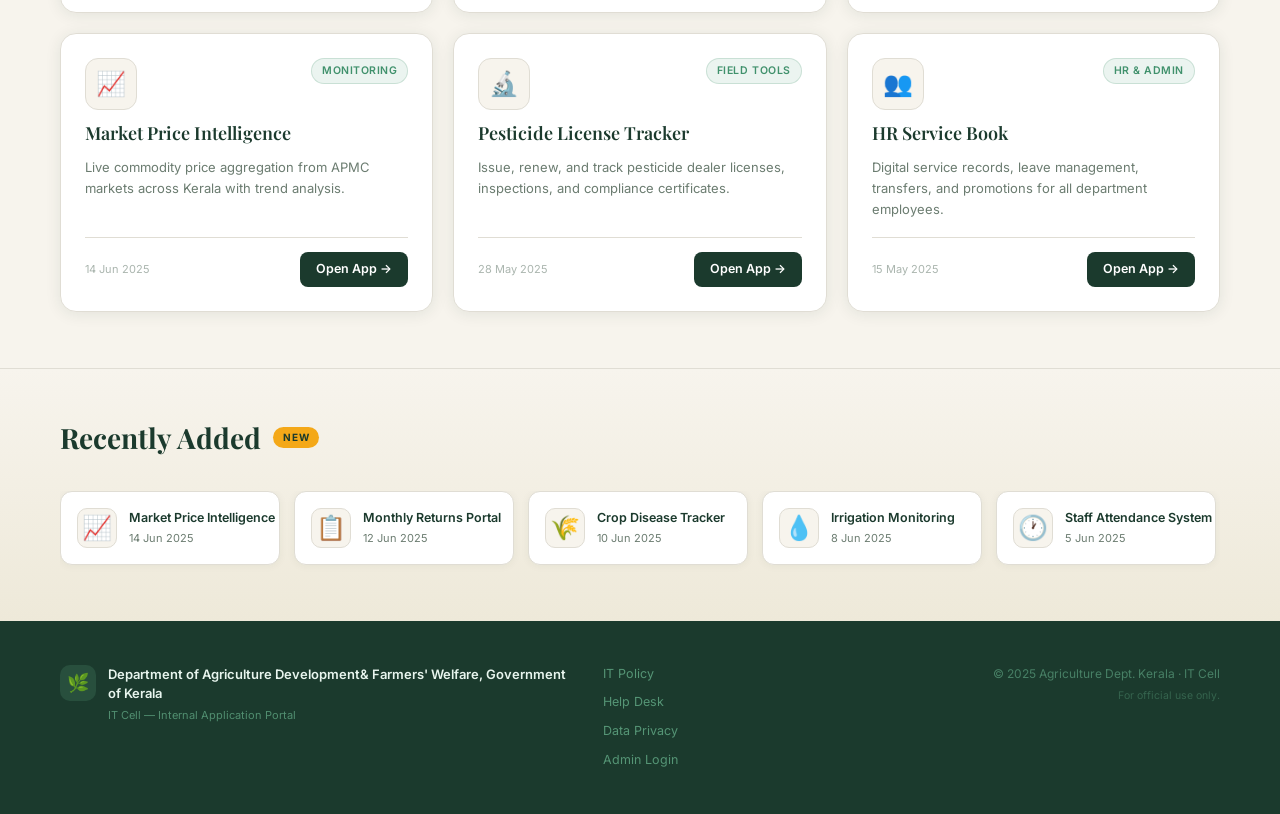
==== commit 779aeba0: "Update hero title in index.html" ====
--- a/index.html
+++ b/index.html
@@ -224,7 +224,7 @@
   <div class="hero-inner">
     <div>
       <div class="hero-badge"><span class="badge-pulse"></span>IT Cell — Internal Portal</div>
-      <h1 class="hero-title"> Unified<br><em>Agricultural</em><br> Hub</h1>
+      <h1 class="hero-title"> Unified<br><em>Agricultural</em><br>Portal Hub</h1>
       <p class="hero-desc">Access all department applications, tools, and services from one secure gateway. </p>
       <div class="search-box">
         <span class="search-box-icon">🔍</span>
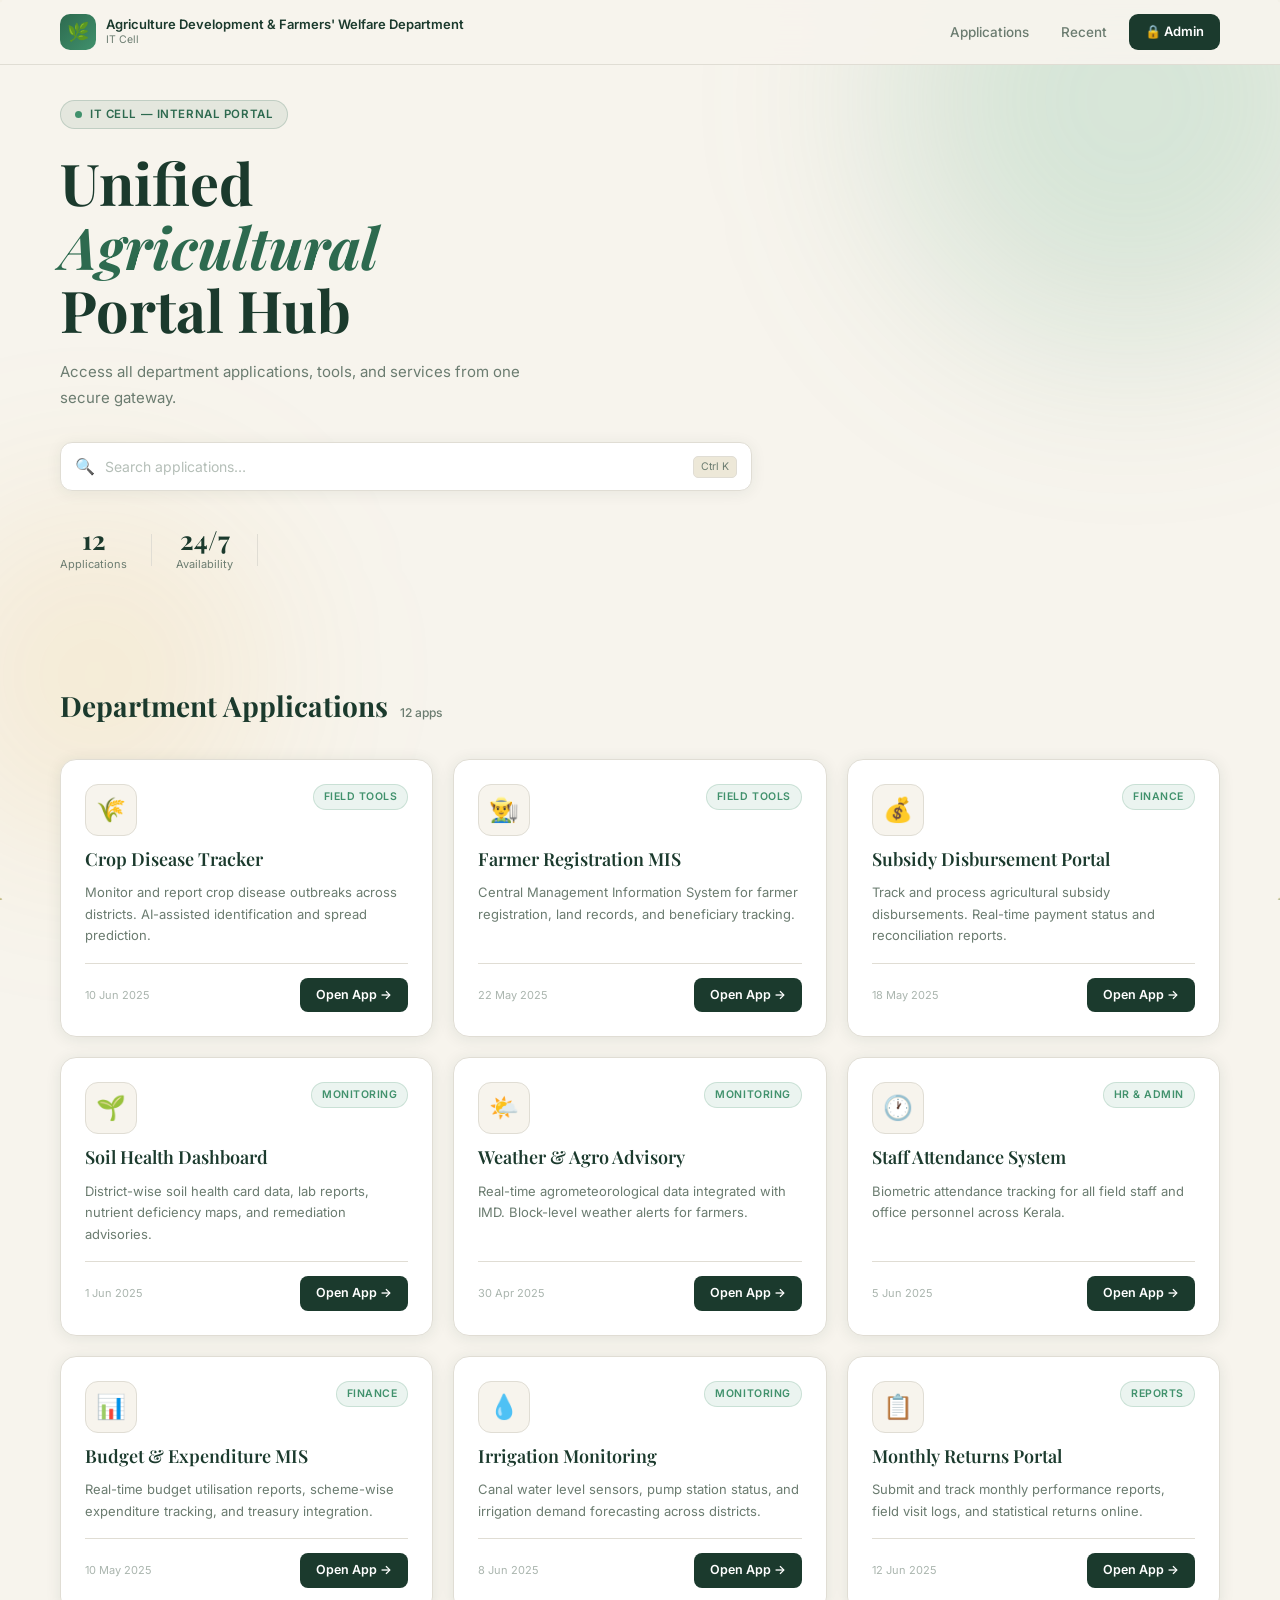
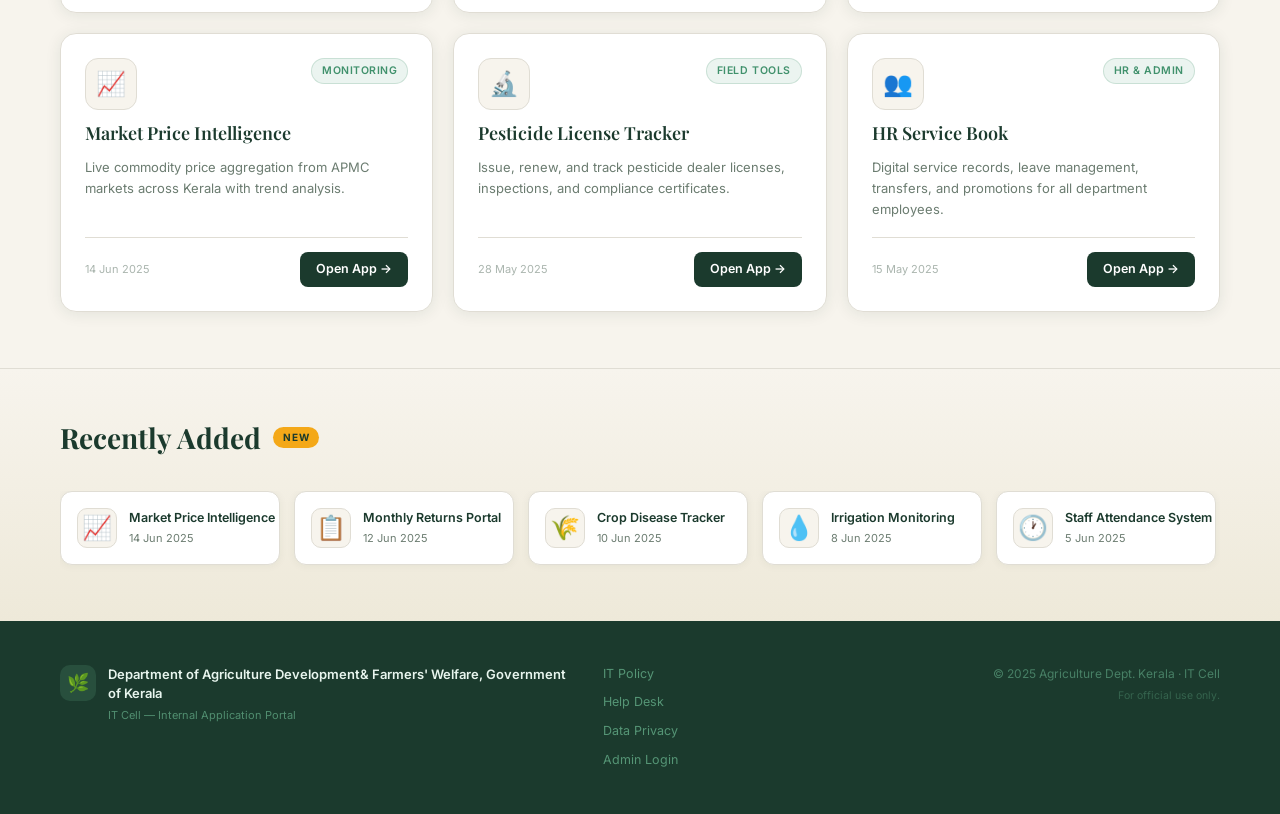
==== commit 50ff6ffa: "Update index.html" ====
--- a/index.html
+++ b/index.html
@@ -217,6 +217,9 @@
     <a href="#recent">Recently Added</a>
     <a href="admin/login.html">Admin Panel</a>
   </div>
+  <meta http-equiv="Cache-Control" content="no-cache, no-store, must-revalidate">
+  <meta http-equiv="Pragma" content="no-cache">
+  <meta http-equiv="Expires" content="0">
 </header>
 
 <!-- HERO -->
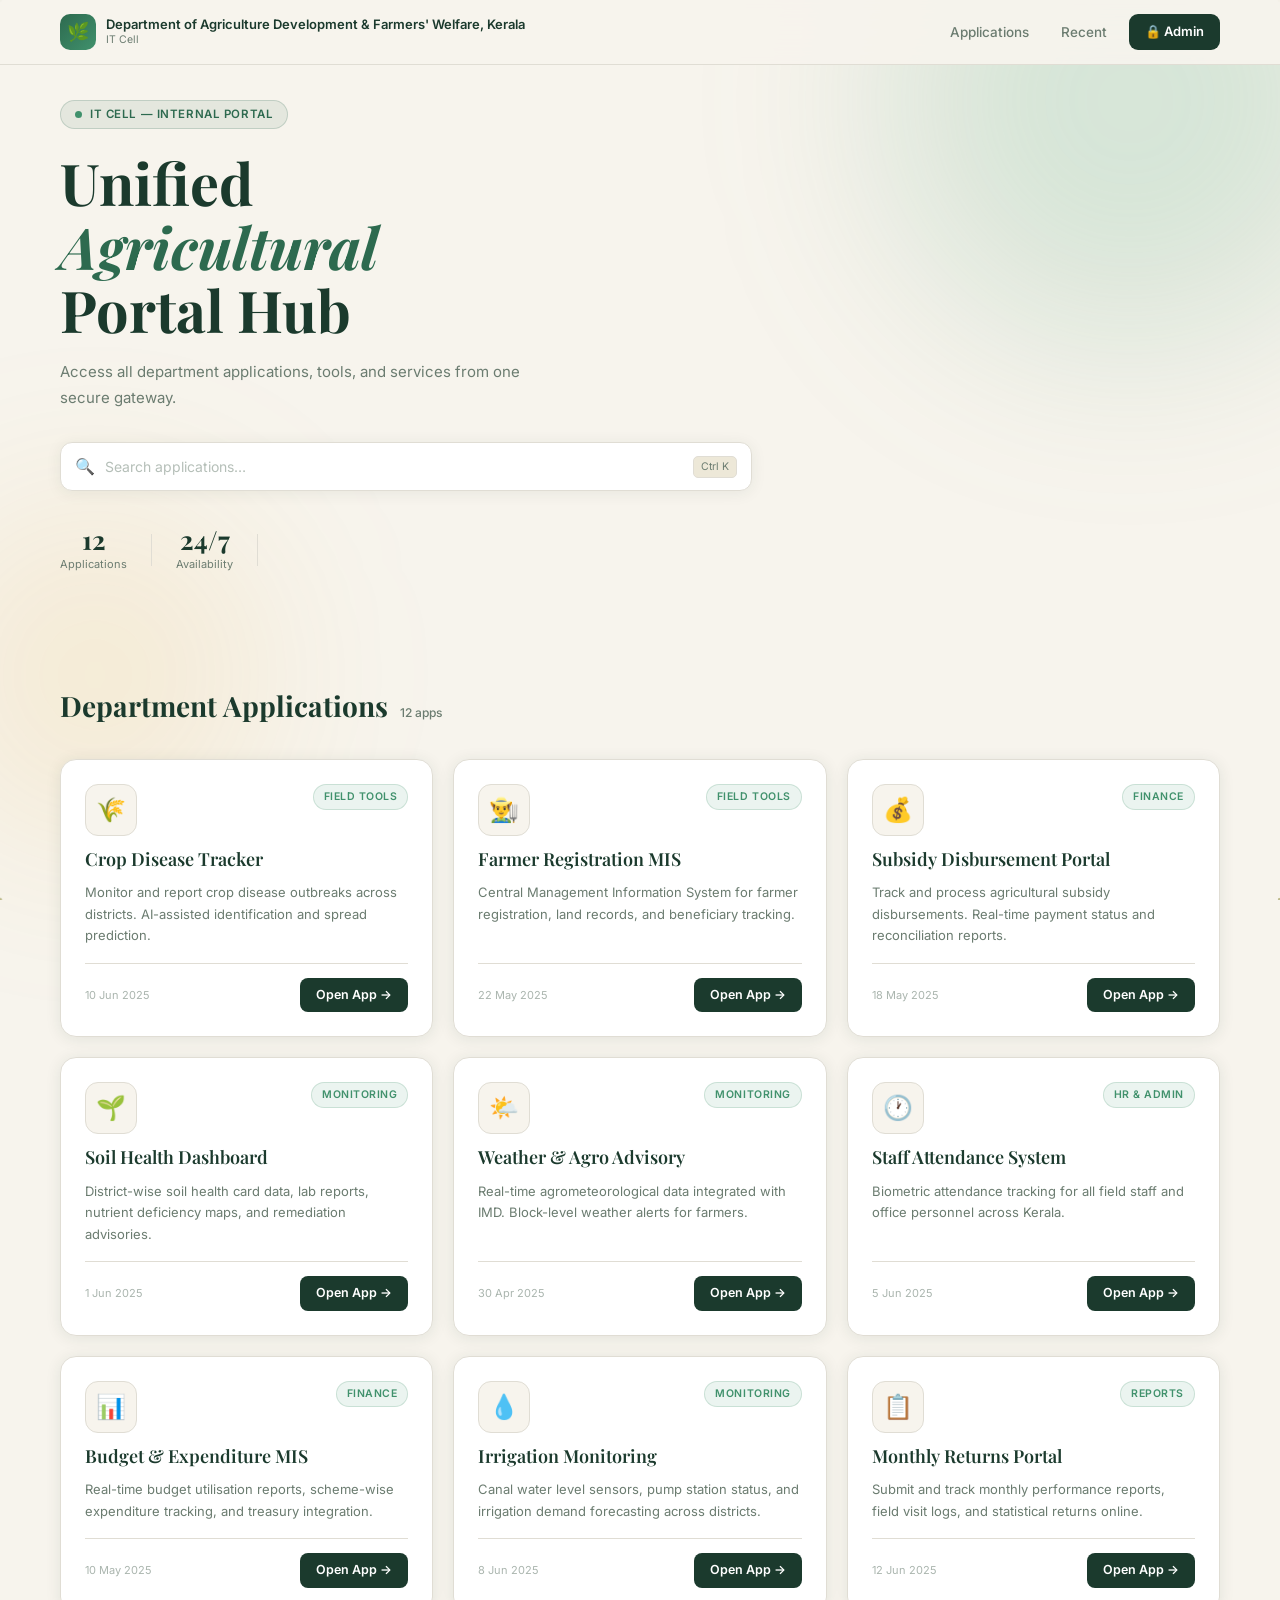
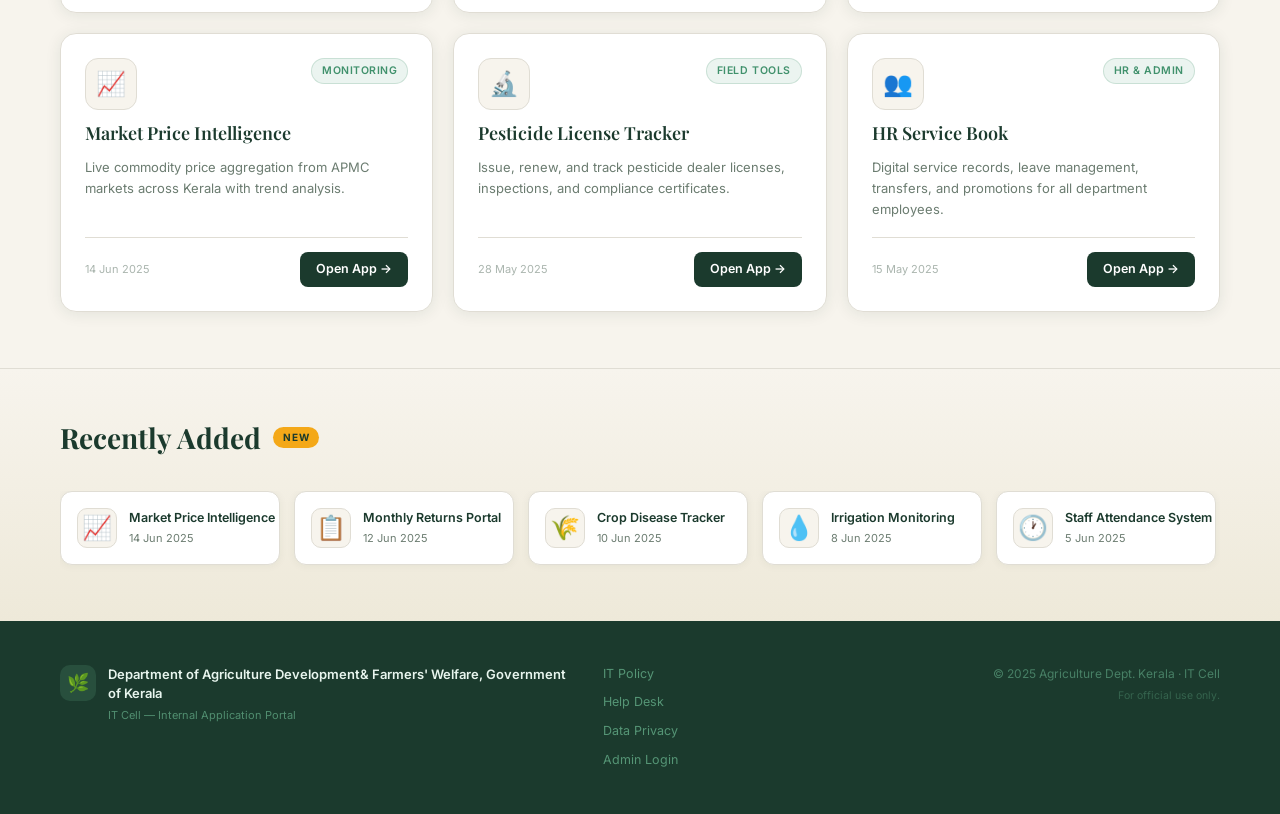
==== commit 5d0e8c57: "Update index.html" ====
--- a/index.html
+++ b/index.html
@@ -199,7 +199,7 @@
     <a href="index.html" class="logo-block">
       <div class="logo-icon">🌿</div>
       <div class="logo-text-block">
-        <span class="logo-dept">Agriculture Development & Farmers' Welfare Department</span>
+        <span class="logo-dept">Department of Agriculture Development & Farmers' Welfare, Kerala</span>
         <span class="logo-sub">IT Cell</span>
       </div>
     </a>
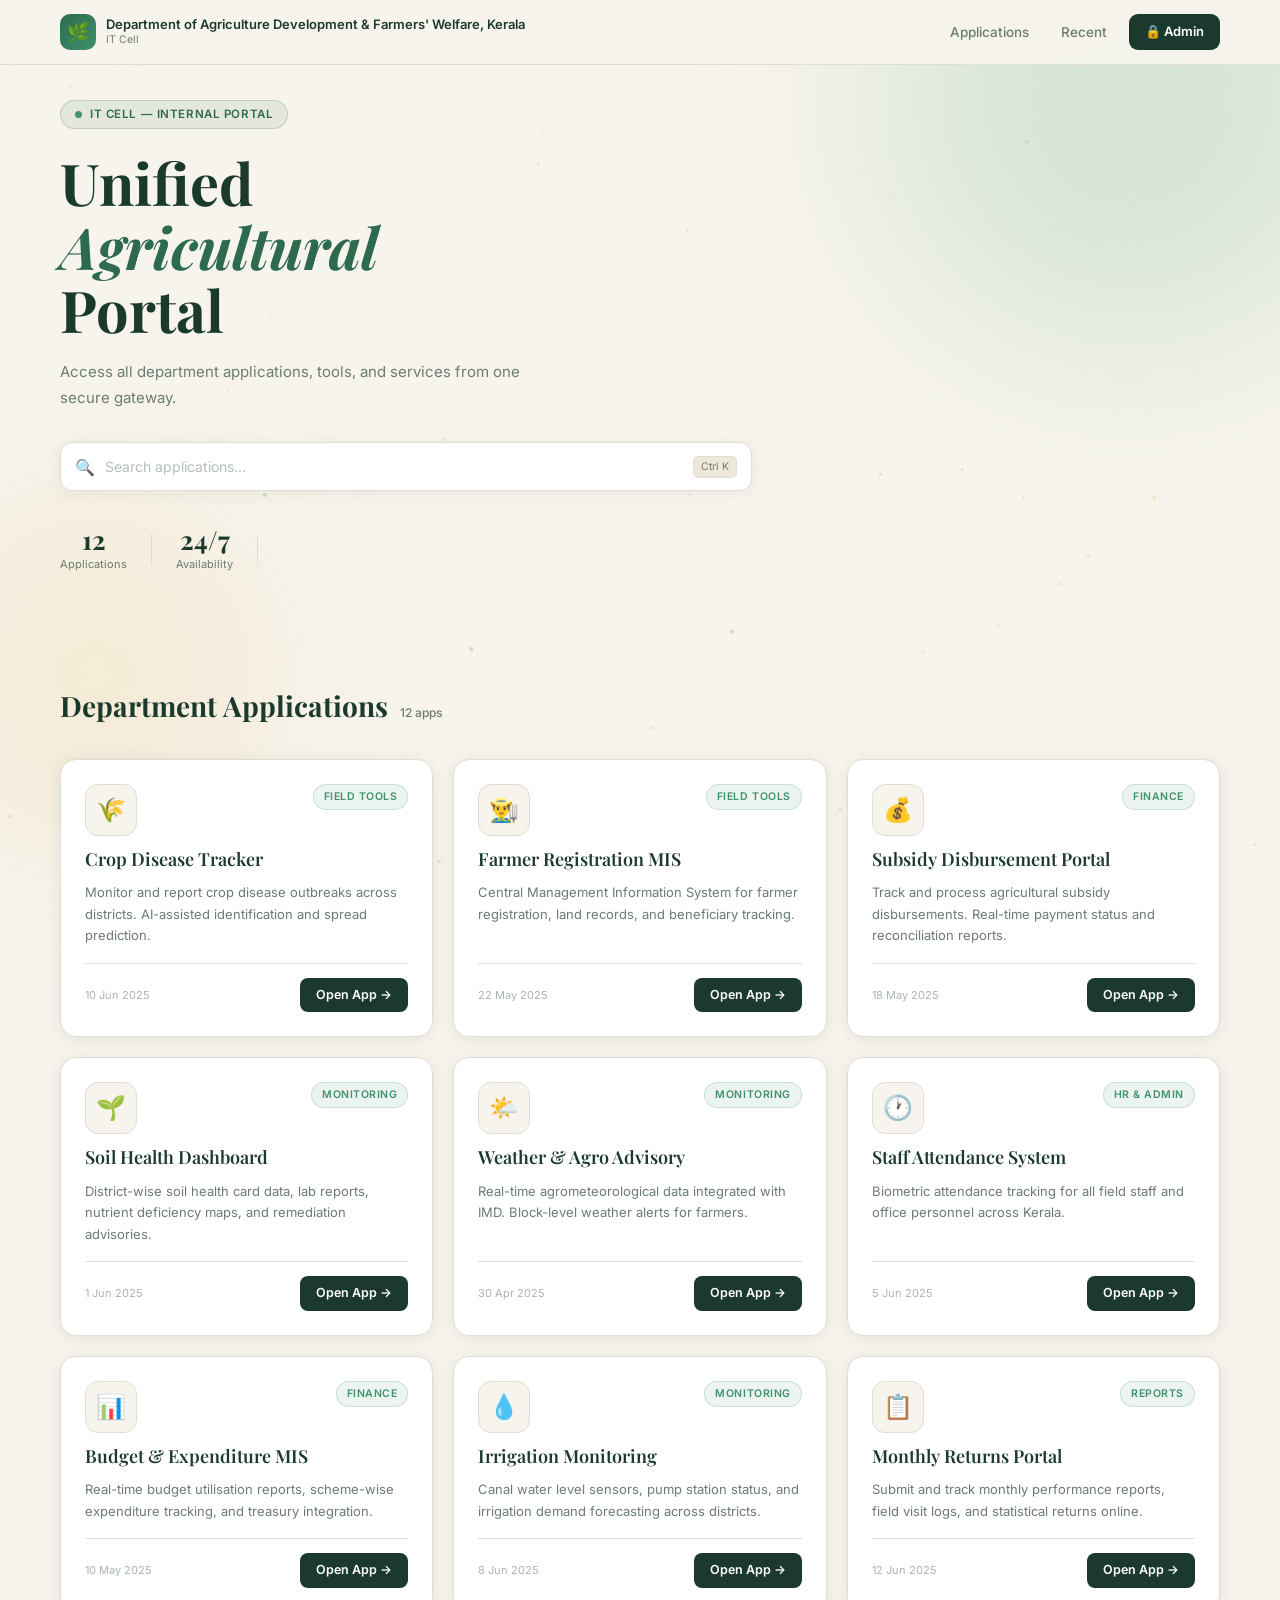
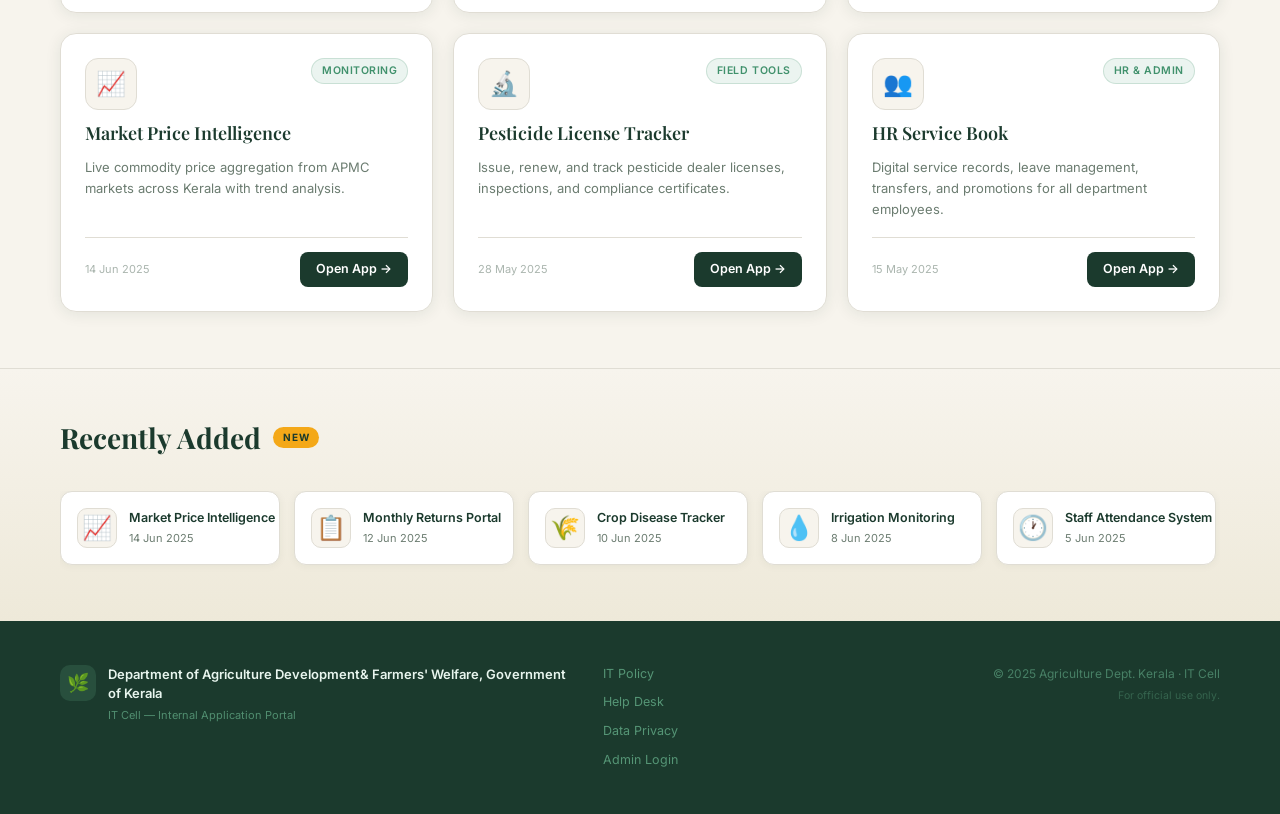
==== commit e1291b78: "Update index.html" ====
--- a/index.html
+++ b/index.html
@@ -227,7 +227,7 @@
   <div class="hero-inner">
     <div>
       <div class="hero-badge"><span class="badge-pulse"></span>IT Cell — Internal Portal</div>
-      <h1 class="hero-title"> Unified<br><em>Agricultural</em><br>Portal Hub</h1>
+      <h1 class="hero-title"> Unified<br><em>Agricultural</em><br>Portal</h1>
       <p class="hero-desc">Access all department applications, tools, and services from one secure gateway. </p>
       <div class="search-box">
         <span class="search-box-icon">🔍</span>
